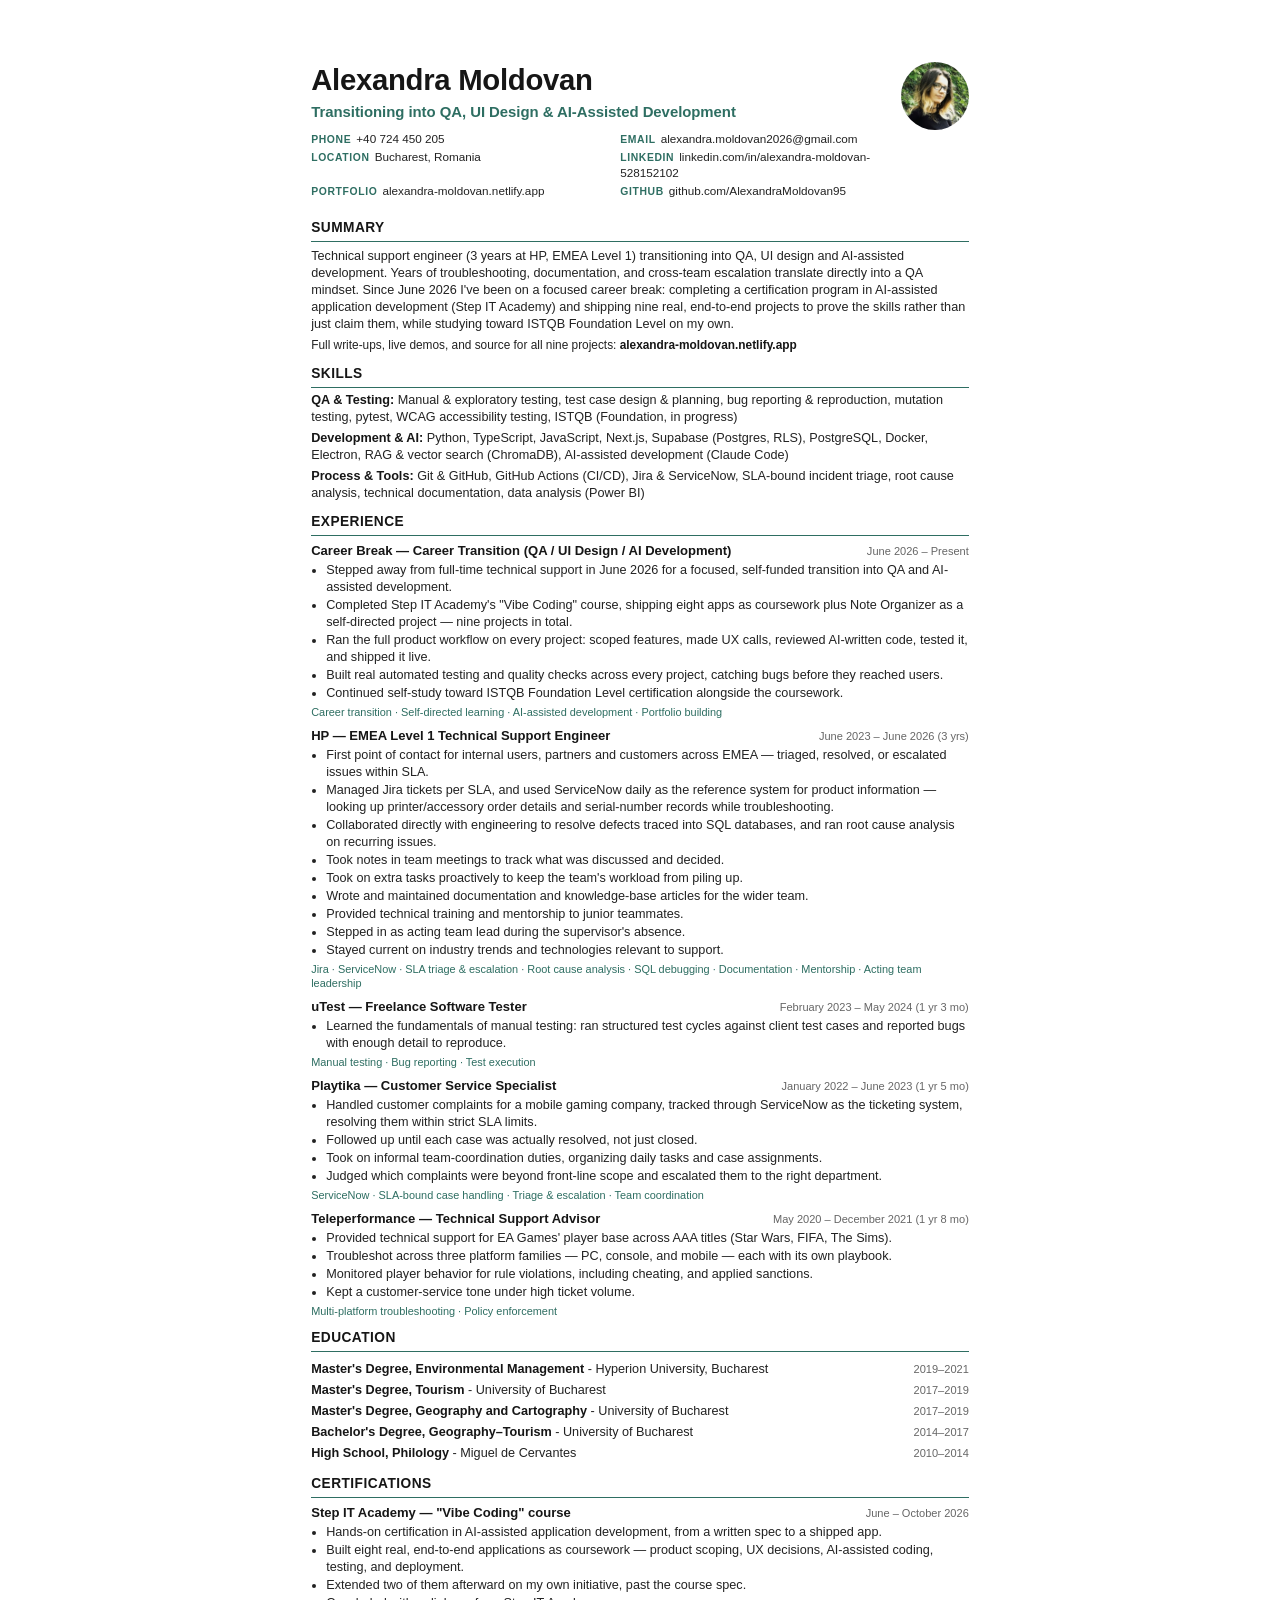
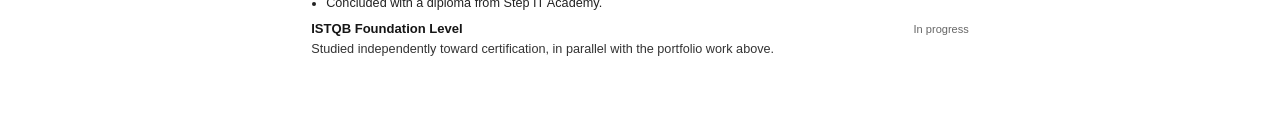
==== cv/Alexandra-Moldovan-CV.html @ e211e6e4 "cv: UI design in the title and summary, HP title matches the portfolio; source kept as HTML The CV n" ====
<!doctype html>
<!-- The source of Alexandra-Moldovan-CV.pdf. To update the CV: edit this file, then print it
     to PDF from Edge or Chrome (A4, margins "Default", background graphics on), or with the
     headless print used on 25 Nov 2026. Rebuilt that day from the previous PDF, whose own
     source had been lost; same layout, fonts (Arial / Liberation Sans), sizes and colours. -->
<html lang="en">
<head>
<meta charset="utf-8">
<title>Alexandra Moldovan - CV</title>
<meta name="robots" content="noindex">
<style>
  @page { size: A4; margin: 16mm 18mm; }
  * { box-sizing: border-box; }
  html { -webkit-print-color-adjust: exact; print-color-adjust: exact; }
  body {
    position: relative;   /* the photo is placed against the body, so the header stays first in the PDF's text */
    margin: 0;
    font-family: Arial, "Liberation Sans", Helvetica, sans-serif;
    font-size: 9.5pt;
    line-height: 17px;
    color: #222;
  }
  @media screen {
    body { max-width: 210mm; margin: 0 auto; padding: 16mm 18mm; background: #fff; }
    body .photo { top: calc(16mm + 2px); right: 18mm; }
  }

  /* ---- header ---- */
  header { padding: 0 84px 9px 0; }
  .photo { position: absolute; top: 2px; right: 0; width: 68px; height: 68px; border-radius: 50%; object-fit: cover; }
  h1 { margin: 0; font-size: 22pt; line-height: 1.35; letter-spacing: -0.01em; color: #161616; }
  .subtitle { margin: 2px 0 10px; font-size: 11.2pt; font-weight: bold; line-height: 1.3; letter-spacing: -0.003em; color: #2e6e62; }
  .contact { display: grid; grid-template-columns: 309px 1fr; row-gap: 2px; margin: 0; font-size: 8.8pt; line-height: 16px; }
  .contact div { margin: 0; }
  .label { margin-right: 5px; font-size: 7.8pt; line-height: 1; font-weight: bold; letter-spacing: 0.06em; color: #2e6e62; }

  /* ---- sections ---- */
  h2 {
    margin: 11px 0 6px;
    padding-bottom: 4px;
    border-bottom: 1px solid #2e6e62;
    font-size: 10.3pt;
    line-height: 1.3;
    letter-spacing: 0.033em;
    color: #161616;
  }
  p { margin: 0; }
  .summary-link { margin-top: 4px; font-size: 8.9pt; }
  .summary-link b, .skills b, .edu b { color: #161616; }
  .skills { margin-top: -2px; }
  .skills p { margin-bottom: 4px; }

  /* ---- entries ---- */
  .entry { margin-bottom: 7.5px; break-inside: avoid; }
  .entry-head { display: flex; justify-content: space-between; align-items: baseline; gap: 12px; }
  .entry-head strong { font-size: 9.8pt; color: #161616; }
  .date { font-size: 8.3pt; color: #666; white-space: nowrap; }
  ul { margin: 2px 0 0; padding-left: 15px; }
  li { margin: 0 0 1px; }
  .tags { margin-top: 3.5px; font-size: 8.2pt; line-height: 14px; color: #2e6e62; }
  .edu { padding-top: 3px; margin-bottom: 13px; }
  .edu .row { display: flex; justify-content: space-between; align-items: baseline; margin-bottom: 4px; }
  .muted { margin-top: 3px; color: #333; }
</style>
</head>
<body>

<header>
  <img class="photo" src="Alexandra-Moldovan-photo.jpg" alt="Alexandra Moldovan">
  <h1>Alexandra Moldovan</h1>
  <p class="subtitle">Transitioning into QA, UI Design &amp; AI-Assisted Development</p>
  <div class="contact">
    <div><span class="label">PHONE</span>+40 724 450 205</div>
    <div><span class="label">EMAIL</span>alexandra.moldovan2026@gmail.com</div>
    <div><span class="label">LOCATION</span>Bucharest, Romania</div>
    <div><span class="label">LINKEDIN</span>linkedin.com/in/alexandra-moldovan-528152102</div>
    <div><span class="label">PORTFOLIO</span>alexandra-moldovan.netlify.app</div>
    <div><span class="label">GITHUB</span>github.com/AlexandraMoldovan95</div>
  </div>
</header>

<h2>SUMMARY</h2>
<p>Technical support engineer (3 years at HP, EMEA Level 1) transitioning into QA, UI design and AI-assisted development. Years of troubleshooting, documentation, and cross-team escalation translate directly into a QA mindset. Since June 2026 I've been on a focused career break: completing a certification program in AI-assisted application development (Step IT Academy) and shipping nine real, end-to-end projects to prove the skills rather than just claim them, while studying toward ISTQB Foundation Level on my own.</p>
<p class="summary-link">Full write-ups, live demos, and source for all nine projects: <b>alexandra-moldovan.netlify.app</b></p>

<h2>SKILLS</h2>
<div class="skills">
  <p><b>QA &amp; Testing:</b> Manual &amp; exploratory testing, test case design &amp; planning, bug reporting &amp; reproduction, mutation testing, pytest, WCAG accessibility testing, ISTQB (Foundation, in progress)</p>
  <p><b>Development &amp; AI:</b> Python, TypeScript, JavaScript, Next.js, Supabase (Postgres, RLS), PostgreSQL, Docker, Electron, RAG &amp; vector search (ChromaDB), AI-assisted development (Claude Code)</p>
  <p><b>Process &amp; Tools:</b> Git &amp; GitHub, GitHub Actions (CI/CD), Jira &amp; ServiceNow, SLA-bound incident triage, root cause analysis, technical documentation, data analysis (Power BI)</p>
</div>

<h2>EXPERIENCE</h2>

<div class="entry">
  <div class="entry-head"><strong>Career Break — Career Transition (QA / UI Design / AI Development)</strong><span class="date">June 2026 – Present</span></div>
  <ul>
    <li>Stepped away from full-time technical support in June 2026 for a focused, self-funded transition into QA and AI-assisted development.</li>
    <li>Completed Step IT Academy's "Vibe Coding" course, shipping eight apps as coursework plus Note Organizer as a self-directed project — nine projects in total.</li>
    <li>Ran the full product workflow on every project: scoped features, made UX calls, reviewed AI-written code, tested it, and shipped it live.</li>
    <li>Built real automated testing and quality checks across every project, catching bugs before they reached users.</li>
    <li>Continued self-study toward ISTQB Foundation Level certification alongside the coursework.</li>
  </ul>
  <p class="tags">Career transition · Self-directed learning · AI-assisted development · Portfolio building</p>
</div>

<div class="entry">
  <div class="entry-head"><strong>HP — EMEA Level 1 Technical Support Engineer</strong><span class="date">June 2023 – June 2026 (3 yrs)</span></div>
  <ul>
    <li>First point of contact for internal users, partners and customers across EMEA — triaged, resolved, or escalated issues within SLA.</li>
    <li>Managed Jira tickets per SLA, and used ServiceNow daily as the reference system for product information — looking up printer/accessory order details and serial-number records while troubleshooting.</li>
    <li>Collaborated directly with engineering to resolve defects traced into SQL databases, and ran root cause analysis on recurring issues.</li>
    <li>Took notes in team meetings to track what was discussed and decided.</li>
    <li>Took on extra tasks proactively to keep the team's workload from piling up.</li>
    <li>Wrote and maintained documentation and knowledge-base articles for the wider team.</li>
    <li>Provided technical training and mentorship to junior teammates.</li>
    <li>Stepped in as acting team lead during the supervisor's absence.</li>
    <li>Stayed current on industry trends and technologies relevant to support.</li>
  </ul>
  <p class="tags">Jira · ServiceNow · SLA triage &amp; escalation · Root cause analysis · SQL debugging · Documentation · Mentorship · Acting team leadership</p>
</div>

<div class="entry">
  <div class="entry-head"><strong>uTest — Freelance Software Tester</strong><span class="date">February 2023 – May 2024 (1 yr 3 mo)</span></div>
  <ul>
    <li>Learned the fundamentals of manual testing: ran structured test cycles against client test cases and reported bugs with enough detail to reproduce.</li>
  </ul>
  <p class="tags">Manual testing · Bug reporting · Test execution</p>
</div>

<div class="entry">
  <div class="entry-head"><strong>Playtika — Customer Service Specialist</strong><span class="date">January 2022 – June 2023 (1 yr 5 mo)</span></div>
  <ul>
    <li>Handled customer complaints for a mobile gaming company, tracked through ServiceNow as the ticketing system, resolving them within strict SLA limits.</li>
    <li>Followed up until each case was actually resolved, not just closed.</li>
    <li>Took on informal team-coordination duties, organizing daily tasks and case assignments.</li>
    <li>Judged which complaints were beyond front-line scope and escalated them to the right department.</li>
  </ul>
  <p class="tags">ServiceNow · SLA-bound case handling · Triage &amp; escalation · Team coordination</p>
</div>

<div class="entry">
  <div class="entry-head"><strong>Teleperformance — Technical Support Advisor</strong><span class="date">May 2020 – December 2021 (1 yr 8 mo)</span></div>
  <ul>
    <li>Provided technical support for EA Games' player base across AAA titles (Star Wars, FIFA, The Sims).</li>
    <li>Troubleshot across three platform families — PC, console, and mobile — each with its own playbook.</li>
    <li>Monitored player behavior for rule violations, including cheating, and applied sanctions.</li>
    <li>Kept a customer-service tone under high ticket volume.</li>
  </ul>
  <p class="tags">Multi-platform troubleshooting · Policy enforcement</p>
</div>

<h2>EDUCATION</h2>
<div class="edu">
  <div class="row"><span><b>Master's Degree, Environmental Management</b> - Hyperion University, Bucharest</span><span class="date">2019–2021</span></div>
  <div class="row"><span><b>Master's Degree, Tourism</b> - University of Bucharest</span><span class="date">2017–2019</span></div>
  <div class="row"><span><b>Master's Degree, Geography and Cartography</b> - University of Bucharest</span><span class="date">2017–2019</span></div>
  <div class="row"><span><b>Bachelor's Degree, Geography–Tourism</b> - University of Bucharest</span><span class="date">2014–2017</span></div>
  <div class="row"><span><b>High School, Philology</b> - Miguel de Cervantes</span><span class="date">2010–2014</span></div>
</div>

<h2>CERTIFICATIONS</h2>

<div class="entry">
  <div class="entry-head"><strong>Step IT Academy — "Vibe Coding" course</strong><span class="date">June – October 2026</span></div>
  <ul>
    <li>Hands-on certification in AI-assisted application development, from a written spec to a shipped app.</li>
    <li>Built eight real, end-to-end applications as coursework — product scoping, UX decisions, AI-assisted coding, testing, and deployment.</li>
    <li>Extended two of them afterward on my own initiative, past the course spec.</li>
    <li>Concluded with a diploma from Step IT Academy.</li>
  </ul>
</div>

<div class="entry">
  <div class="entry-head"><strong>ISTQB Foundation Level</strong><span class="date">In progress</span></div>
  <p class="muted">Studied independently toward certification, in parallel with the portfolio work above.</p>
</div>

</body>
</html>
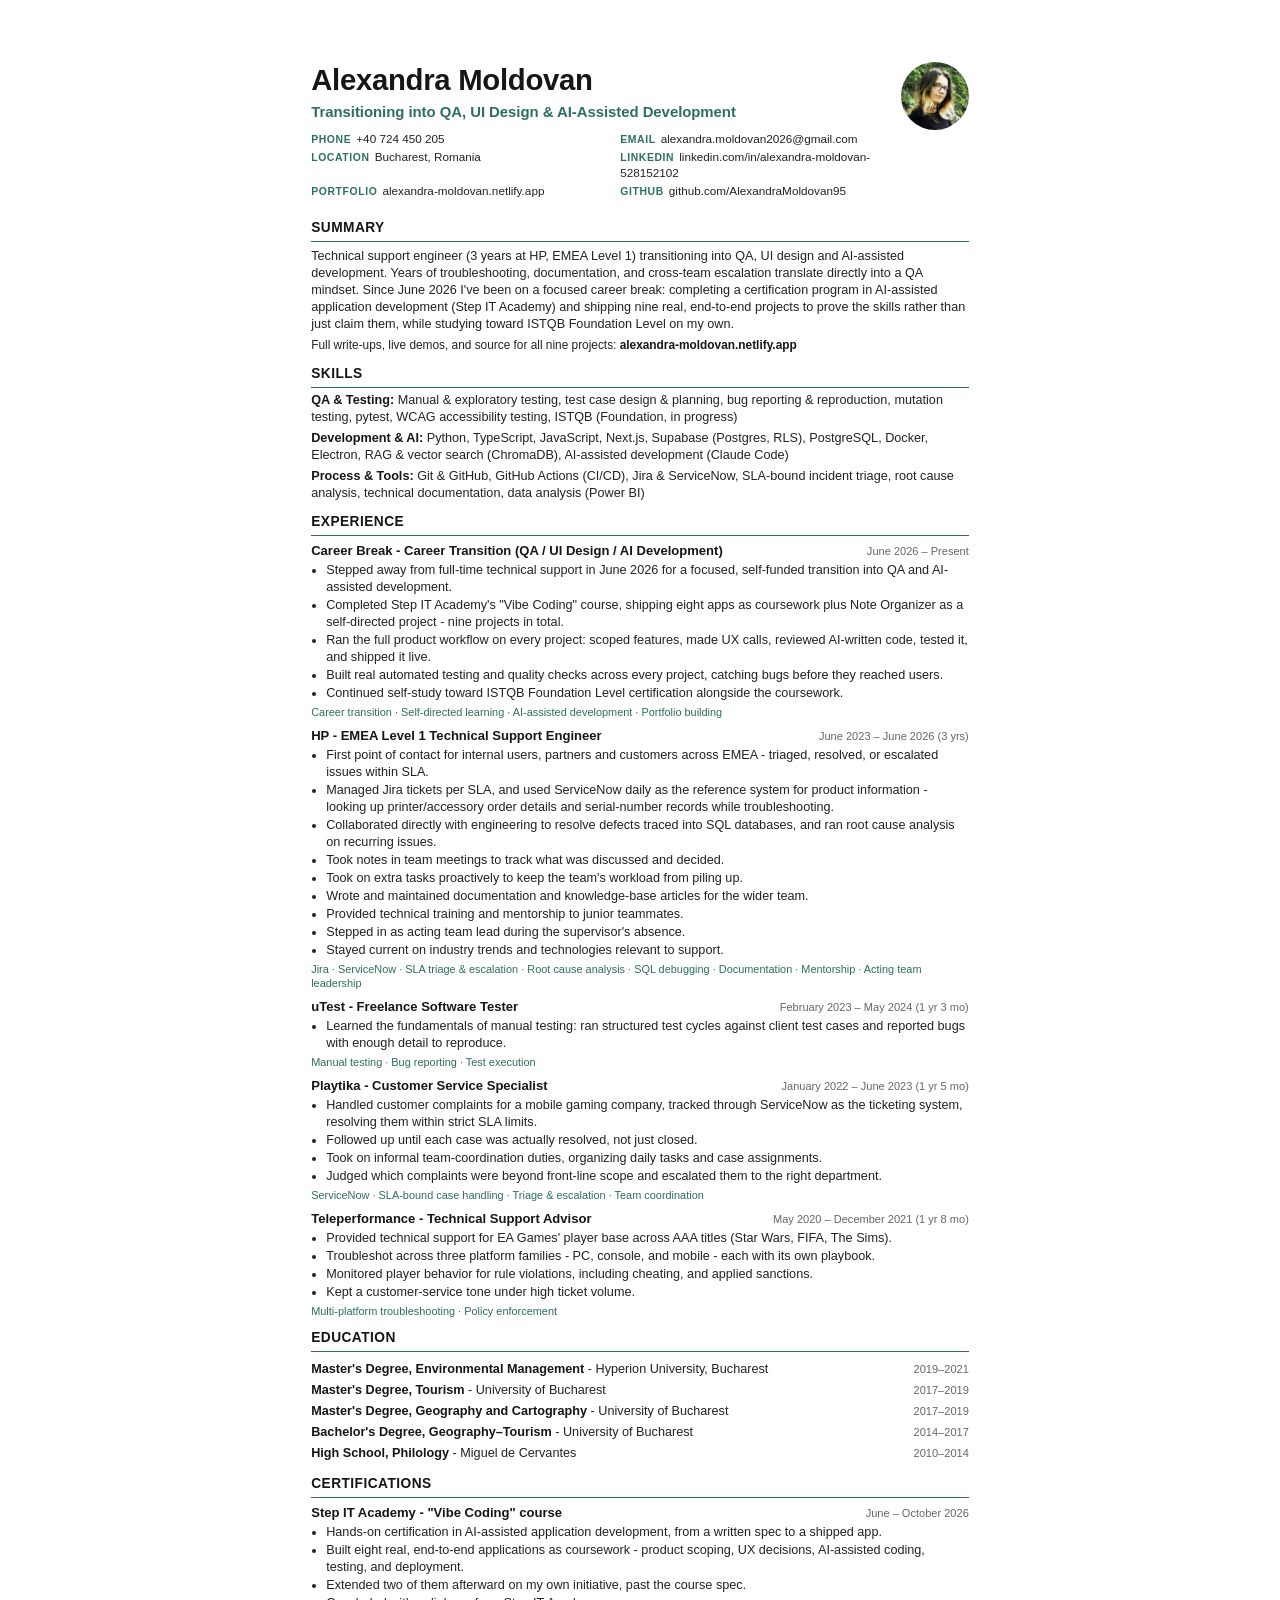
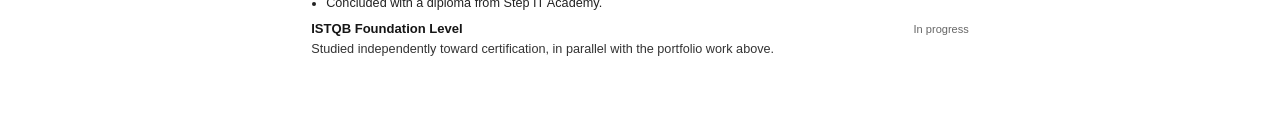
==== commit fb246469: "cv: plain hyphens instead of long dashes The twelve " — " in the CV (job titles, a few bullets, the " ====
--- a/cv/Alexandra-Moldovan-CV.html
+++ b/cv/Alexandra-Moldovan-CV.html
@@ -93,10 +93,10 @@
 <h2>EXPERIENCE</h2>
 
 <div class="entry">
-  <div class="entry-head"><strong>Career Break — Career Transition (QA / UI Design / AI Development)</strong><span class="date">June 2026 – Present</span></div>
+  <div class="entry-head"><strong>Career Break - Career Transition (QA / UI Design / AI Development)</strong><span class="date">June 2026 – Present</span></div>
   <ul>
     <li>Stepped away from full-time technical support in June 2026 for a focused, self-funded transition into QA and AI-assisted development.</li>
-    <li>Completed Step IT Academy's "Vibe Coding" course, shipping eight apps as coursework plus Note Organizer as a self-directed project — nine projects in total.</li>
+    <li>Completed Step IT Academy's "Vibe Coding" course, shipping eight apps as coursework plus Note Organizer as a self-directed project - nine projects in total.</li>
     <li>Ran the full product workflow on every project: scoped features, made UX calls, reviewed AI-written code, tested it, and shipped it live.</li>
     <li>Built real automated testing and quality checks across every project, catching bugs before they reached users.</li>
     <li>Continued self-study toward ISTQB Foundation Level certification alongside the coursework.</li>
@@ -105,10 +105,10 @@
 </div>
 
 <div class="entry">
-  <div class="entry-head"><strong>HP — EMEA Level 1 Technical Support Engineer</strong><span class="date">June 2023 – June 2026 (3 yrs)</span></div>
+  <div class="entry-head"><strong>HP - EMEA Level 1 Technical Support Engineer</strong><span class="date">June 2023 – June 2026 (3 yrs)</span></div>
   <ul>
-    <li>First point of contact for internal users, partners and customers across EMEA — triaged, resolved, or escalated issues within SLA.</li>
-    <li>Managed Jira tickets per SLA, and used ServiceNow daily as the reference system for product information — looking up printer/accessory order details and serial-number records while troubleshooting.</li>
+    <li>First point of contact for internal users, partners and customers across EMEA - triaged, resolved, or escalated issues within SLA.</li>
+    <li>Managed Jira tickets per SLA, and used ServiceNow daily as the reference system for product information - looking up printer/accessory order details and serial-number records while troubleshooting.</li>
     <li>Collaborated directly with engineering to resolve defects traced into SQL databases, and ran root cause analysis on recurring issues.</li>
     <li>Took notes in team meetings to track what was discussed and decided.</li>
     <li>Took on extra tasks proactively to keep the team's workload from piling up.</li>
@@ -121,7 +121,7 @@
 </div>
 
 <div class="entry">
-  <div class="entry-head"><strong>uTest — Freelance Software Tester</strong><span class="date">February 2023 – May 2024 (1 yr 3 mo)</span></div>
+  <div class="entry-head"><strong>uTest - Freelance Software Tester</strong><span class="date">February 2023 – May 2024 (1 yr 3 mo)</span></div>
   <ul>
     <li>Learned the fundamentals of manual testing: ran structured test cycles against client test cases and reported bugs with enough detail to reproduce.</li>
   </ul>
@@ -129,7 +129,7 @@
 </div>
 
 <div class="entry">
-  <div class="entry-head"><strong>Playtika — Customer Service Specialist</strong><span class="date">January 2022 – June 2023 (1 yr 5 mo)</span></div>
+  <div class="entry-head"><strong>Playtika - Customer Service Specialist</strong><span class="date">January 2022 – June 2023 (1 yr 5 mo)</span></div>
   <ul>
     <li>Handled customer complaints for a mobile gaming company, tracked through ServiceNow as the ticketing system, resolving them within strict SLA limits.</li>
     <li>Followed up until each case was actually resolved, not just closed.</li>
@@ -140,10 +140,10 @@
 </div>
 
 <div class="entry">
-  <div class="entry-head"><strong>Teleperformance — Technical Support Advisor</strong><span class="date">May 2020 – December 2021 (1 yr 8 mo)</span></div>
+  <div class="entry-head"><strong>Teleperformance - Technical Support Advisor</strong><span class="date">May 2020 – December 2021 (1 yr 8 mo)</span></div>
   <ul>
     <li>Provided technical support for EA Games' player base across AAA titles (Star Wars, FIFA, The Sims).</li>
-    <li>Troubleshot across three platform families — PC, console, and mobile — each with its own playbook.</li>
+    <li>Troubleshot across three platform families - PC, console, and mobile - each with its own playbook.</li>
     <li>Monitored player behavior for rule violations, including cheating, and applied sanctions.</li>
     <li>Kept a customer-service tone under high ticket volume.</li>
   </ul>
@@ -162,10 +162,10 @@
 <h2>CERTIFICATIONS</h2>
 
 <div class="entry">
-  <div class="entry-head"><strong>Step IT Academy — "Vibe Coding" course</strong><span class="date">June – October 2026</span></div>
+  <div class="entry-head"><strong>Step IT Academy - "Vibe Coding" course</strong><span class="date">June – October 2026</span></div>
   <ul>
     <li>Hands-on certification in AI-assisted application development, from a written spec to a shipped app.</li>
-    <li>Built eight real, end-to-end applications as coursework — product scoping, UX decisions, AI-assisted coding, testing, and deployment.</li>
+    <li>Built eight real, end-to-end applications as coursework - product scoping, UX decisions, AI-assisted coding, testing, and deployment.</li>
     <li>Extended two of them afterward on my own initiative, past the course spec.</li>
     <li>Concluded with a diploma from Step IT Academy.</li>
   </ul>
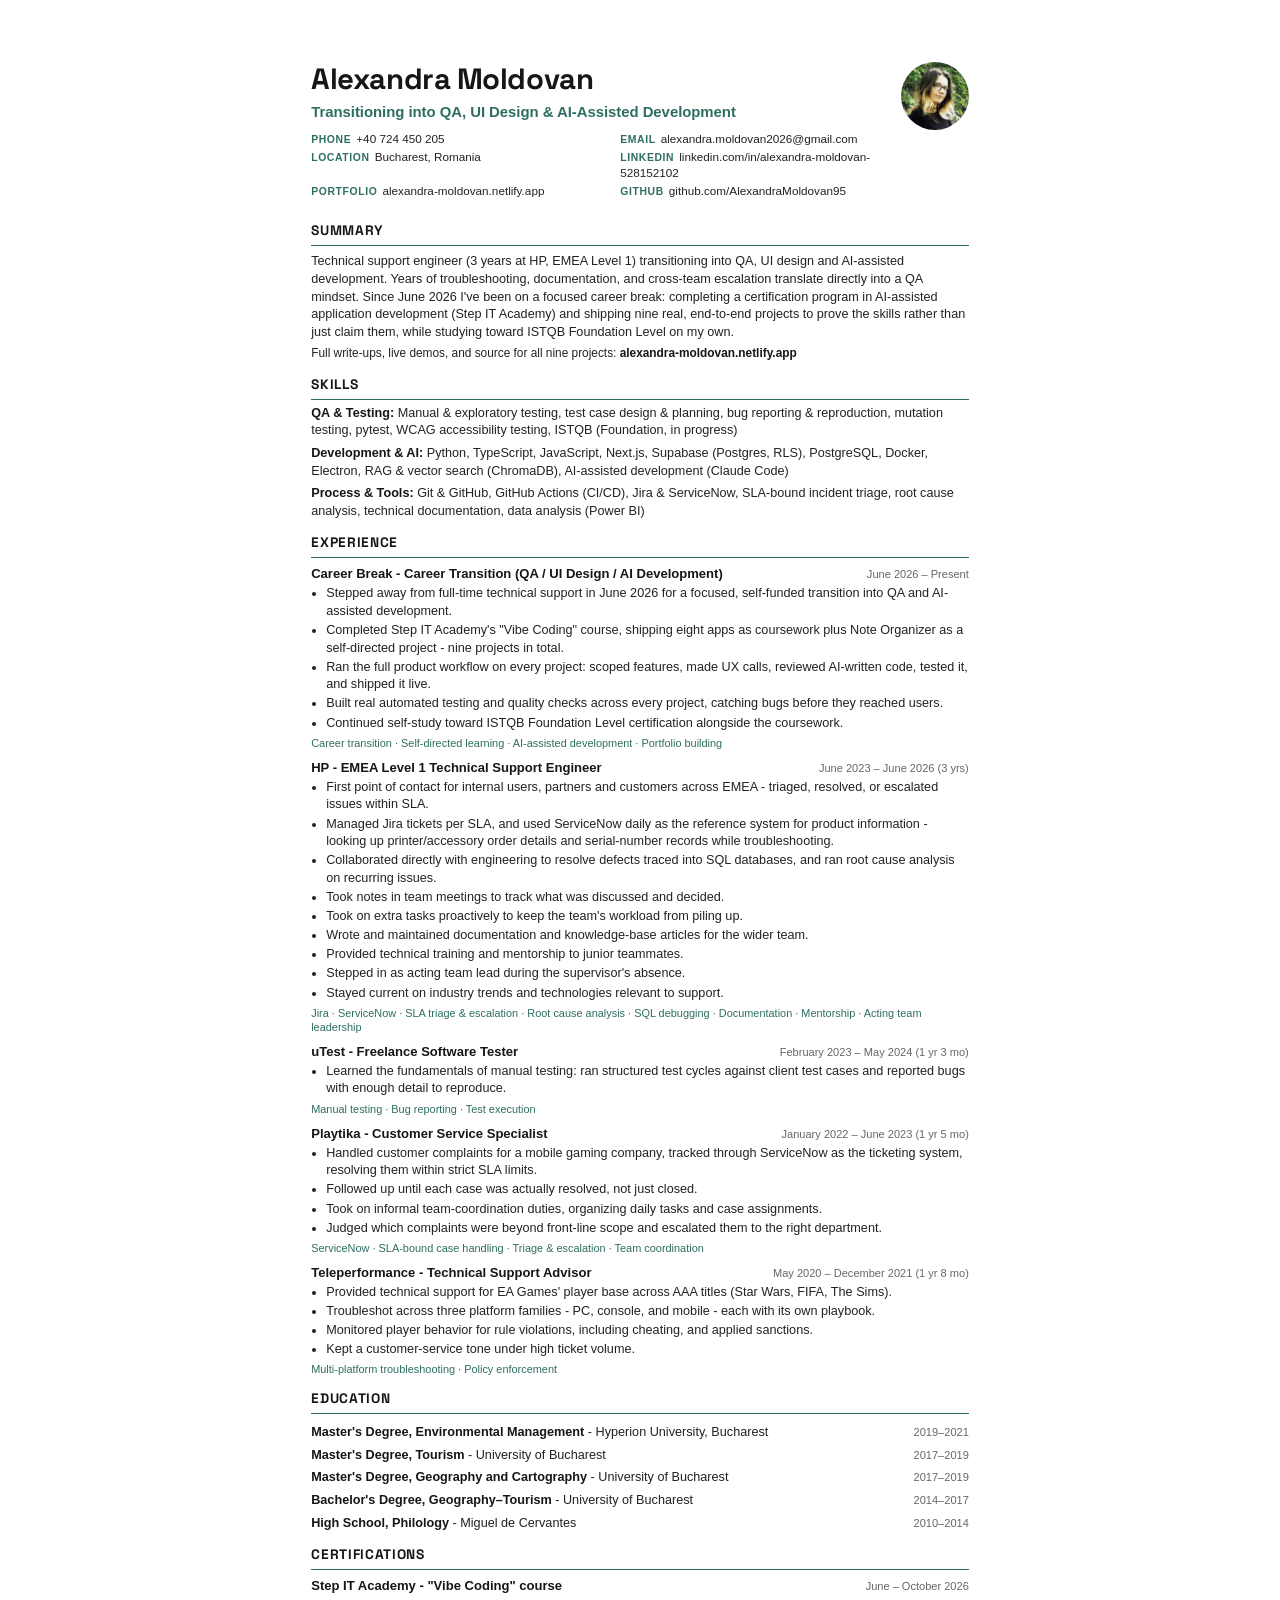
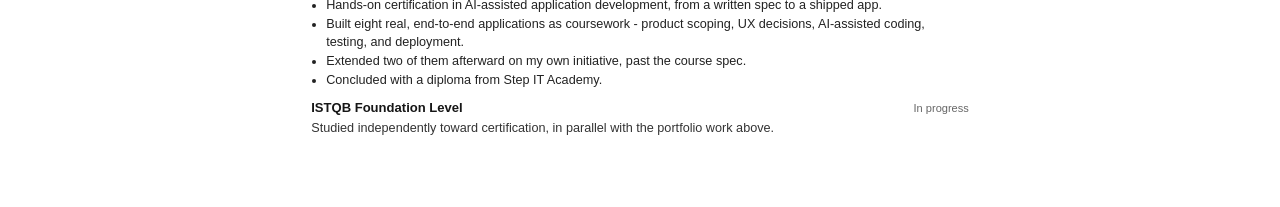
==== commit 144f64ec: "cv: clickable links, a little more space, headings in the portfolio's font Phone, email, LinkedIn, p" ====
--- a/cv/Alexandra-Moldovan-CV.html
+++ b/cv/Alexandra-Moldovan-CV.html
@@ -2,13 +2,18 @@
 <!-- The source of Alexandra-Moldovan-CV.pdf. To update the CV: edit this file, then print it
      to PDF from Edge or Chrome (A4, margins "Default", background graphics on), or with the
      headless print used on 25 Nov 2026. Rebuilt that day from the previous PDF, whose own
-     source had been lost; same layout, fonts (Arial / Liberation Sans), sizes and colours. -->
+     source had been lost; same layout, sizes and colours. Since then: clickable links, a little more
+     space, and the name and section headings in Space Grotesk (the portfolio's heading font; static
+     TrueType file next to this page, licence in SpaceGrotesk-OFL.txt). Body text stays Arial. -->
 <html lang="en">
 <head>
 <meta charset="utf-8">
 <title>Alexandra Moldovan - CV</title>
 <meta name="robots" content="noindex">
 <style>
+  /* Static (non-variable) Space Grotesk files, so the PDF embeds a normal TrueType font that
+     applicant tracking systems read like Arial. A variable font would be embedded as Type3. */
+  @font-face { font-family: "Space Grotesk CV"; font-weight: 700; src: url("SpaceGrotesk-700-latin.woff") format("woff"); }
   @page { size: A4; margin: 16mm 18mm; }
   * { box-sizing: border-box; }
   html { -webkit-print-color-adjust: exact; print-color-adjust: exact; }
@@ -17,7 +22,7 @@
     margin: 0;
     font-family: Arial, "Liberation Sans", Helvetica, sans-serif;
     font-size: 9.5pt;
-    line-height: 17px;
+    line-height: 1.39;
     color: #222;
   }
   @media screen {
@@ -28,7 +33,7 @@
   /* ---- header ---- */
   header { padding: 0 84px 9px 0; }
   .photo { position: absolute; top: 2px; right: 0; width: 68px; height: 68px; border-radius: 50%; object-fit: cover; }
-  h1 { margin: 0; font-size: 22pt; line-height: 1.35; letter-spacing: -0.01em; color: #161616; }
+  h1 { margin: 0; font-family: "Space Grotesk CV", Arial, sans-serif; font-size: 22pt; line-height: 1.35; letter-spacing: -0.015em; color: #161616; }
   .subtitle { margin: 2px 0 10px; font-size: 11.2pt; font-weight: bold; line-height: 1.3; letter-spacing: -0.003em; color: #2e6e62; }
   .contact { display: grid; grid-template-columns: 309px 1fr; row-gap: 2px; margin: 0; font-size: 8.8pt; line-height: 16px; }
   .contact div { margin: 0; }
@@ -36,31 +41,33 @@
 
   /* ---- sections ---- */
   h2 {
-    margin: 11px 0 6px;
-    padding-bottom: 4px;
+    margin: 14px 0 7px;
+    padding-bottom: 5px;
     border-bottom: 1px solid #2e6e62;
+    font-family: "Space Grotesk CV", Arial, sans-serif;
     font-size: 10.3pt;
     line-height: 1.3;
-    letter-spacing: 0.033em;
+    letter-spacing: 0.05em;
     color: #161616;
   }
   p { margin: 0; }
   .summary-link { margin-top: 4px; font-size: 8.9pt; }
   .summary-link b, .skills b, .edu b { color: #161616; }
   .skills { margin-top: -2px; }
-  .skills p { margin-bottom: 4px; }
+  .skills p { margin-bottom: 5px; }
 
   /* ---- entries ---- */
-  .entry { margin-bottom: 7.5px; break-inside: avoid; }
+  .entry { margin-bottom: 9px; break-inside: avoid; }
   .entry-head { display: flex; justify-content: space-between; align-items: baseline; gap: 12px; }
   .entry-head strong { font-size: 9.8pt; color: #161616; }
   .date { font-size: 8.3pt; color: #666; white-space: nowrap; }
   ul { margin: 2px 0 0; padding-left: 15px; }
-  li { margin: 0 0 1px; }
+  li { margin: 0 0 1.5px; }
   .tags { margin-top: 3.5px; font-size: 8.2pt; line-height: 14px; color: #2e6e62; }
   .edu { padding-top: 3px; margin-bottom: 13px; }
-  .edu .row { display: flex; justify-content: space-between; align-items: baseline; margin-bottom: 4px; }
+  .edu .row { display: flex; justify-content: space-between; align-items: baseline; margin-bottom: 5px; }
   .muted { margin-top: 3px; color: #333; }
+  a { color: inherit; text-decoration: none; }
 </style>
 </head>
 <body>
@@ -70,18 +77,18 @@
   <h1>Alexandra Moldovan</h1>
   <p class="subtitle">Transitioning into QA, UI Design &amp; AI-Assisted Development</p>
   <div class="contact">
-    <div><span class="label">PHONE</span>+40 724 450 205</div>
-    <div><span class="label">EMAIL</span>alexandra.moldovan2026@gmail.com</div>
+    <div><span class="label">PHONE</span><a href="tel:+40724450205">+40 724 450 205</a></div>
+    <div><span class="label">EMAIL</span><a href="mailto:alexandra.moldovan2026@gmail.com">alexandra.moldovan2026@gmail.com</a></div>
     <div><span class="label">LOCATION</span>Bucharest, Romania</div>
-    <div><span class="label">LINKEDIN</span>linkedin.com/in/alexandra-moldovan-528152102</div>
-    <div><span class="label">PORTFOLIO</span>alexandra-moldovan.netlify.app</div>
-    <div><span class="label">GITHUB</span>github.com/AlexandraMoldovan95</div>
+    <div><span class="label">LINKEDIN</span><a href="https://www.linkedin.com/in/alexandra-moldovan-528152102/">linkedin.com/in/alexandra-moldovan-528152102</a></div>
+    <div><span class="label">PORTFOLIO</span><a href="https://alexandra-moldovan.netlify.app/">alexandra-moldovan.netlify.app</a></div>
+    <div><span class="label">GITHUB</span><a href="https://github.com/AlexandraMoldovan95">github.com/AlexandraMoldovan95</a></div>
   </div>
 </header>
 
 <h2>SUMMARY</h2>
 <p>Technical support engineer (3 years at HP, EMEA Level 1) transitioning into QA, UI design and AI-assisted development. Years of troubleshooting, documentation, and cross-team escalation translate directly into a QA mindset. Since June 2026 I've been on a focused career break: completing a certification program in AI-assisted application development (Step IT Academy) and shipping nine real, end-to-end projects to prove the skills rather than just claim them, while studying toward ISTQB Foundation Level on my own.</p>
-<p class="summary-link">Full write-ups, live demos, and source for all nine projects: <b>alexandra-moldovan.netlify.app</b></p>
+<p class="summary-link">Full write-ups, live demos, and source for all nine projects: <b><a href="https://alexandra-moldovan.netlify.app/">alexandra-moldovan.netlify.app</a></b></p>
 
 <h2>SKILLS</h2>
 <div class="skills">
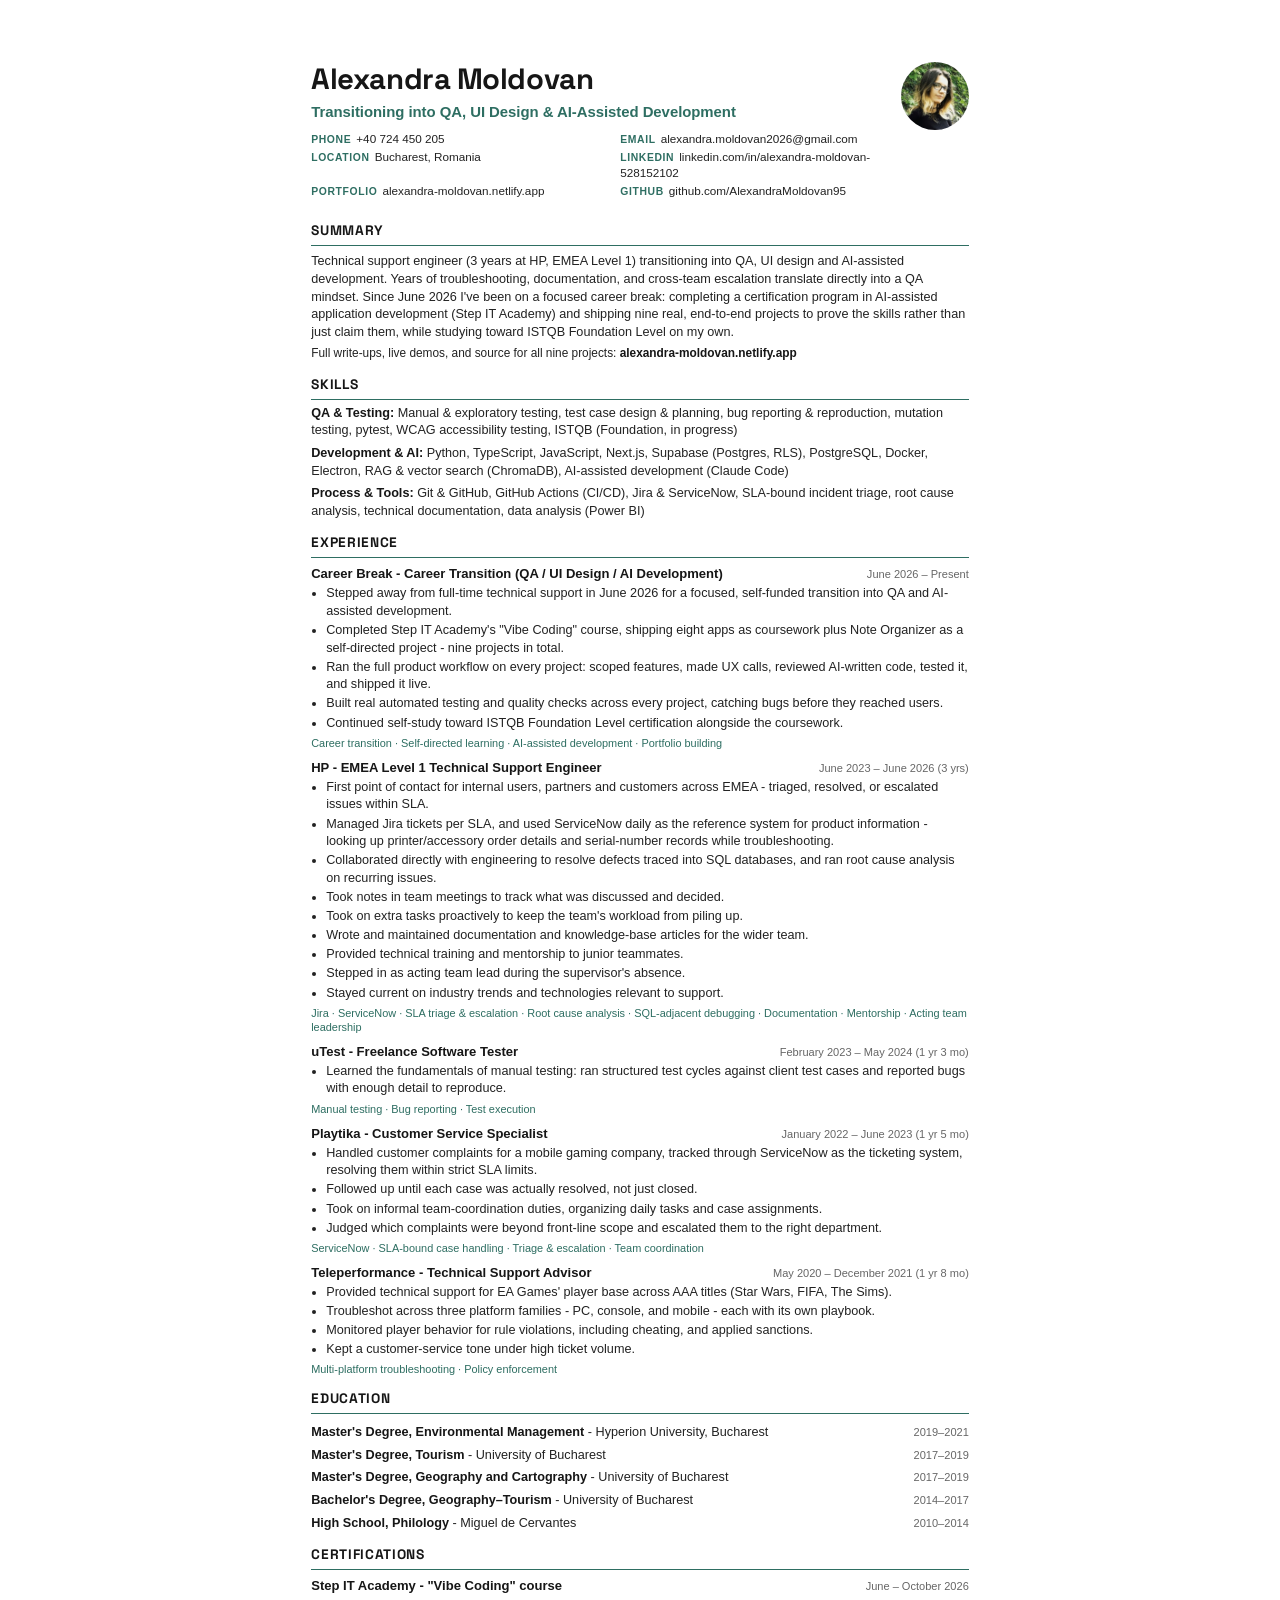
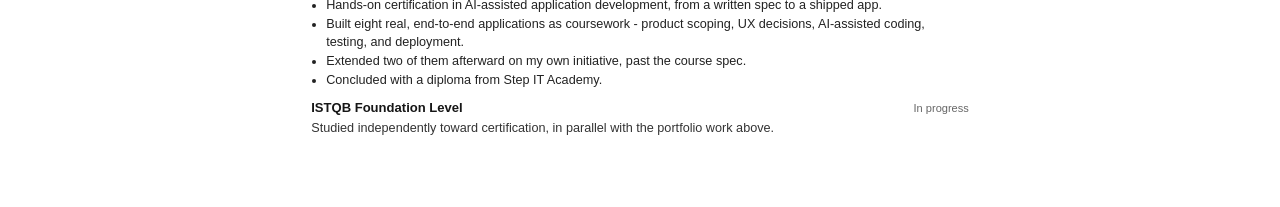
==== commit c6bc0676: "site, cv: claims match the evidence; links to the new security notes - Desktop Buddy: 72 test cases," ====
--- a/cv/Alexandra-Moldovan-CV.html
+++ b/cv/Alexandra-Moldovan-CV.html
@@ -10,6 +10,7 @@
 <meta charset="utf-8">
 <title>Alexandra Moldovan - CV</title>
 <meta name="robots" content="noindex">
+<link rel="icon" href="../favicon.svg" type="image/svg+xml">
 <style>
   /* Static (non-variable) Space Grotesk files, so the PDF embeds a normal TrueType font that
      applicant tracking systems read like Arial. A variable font would be embedded as Type3. */
@@ -124,7 +125,7 @@
     <li>Stepped in as acting team lead during the supervisor's absence.</li>
     <li>Stayed current on industry trends and technologies relevant to support.</li>
   </ul>
-  <p class="tags">Jira · ServiceNow · SLA triage &amp; escalation · Root cause analysis · SQL debugging · Documentation · Mentorship · Acting team leadership</p>
+  <p class="tags">Jira · ServiceNow · SLA triage &amp; escalation · Root cause analysis · SQL-adjacent debugging · Documentation · Mentorship · Acting team leadership</p>
 </div>
 
 <div class="entry">
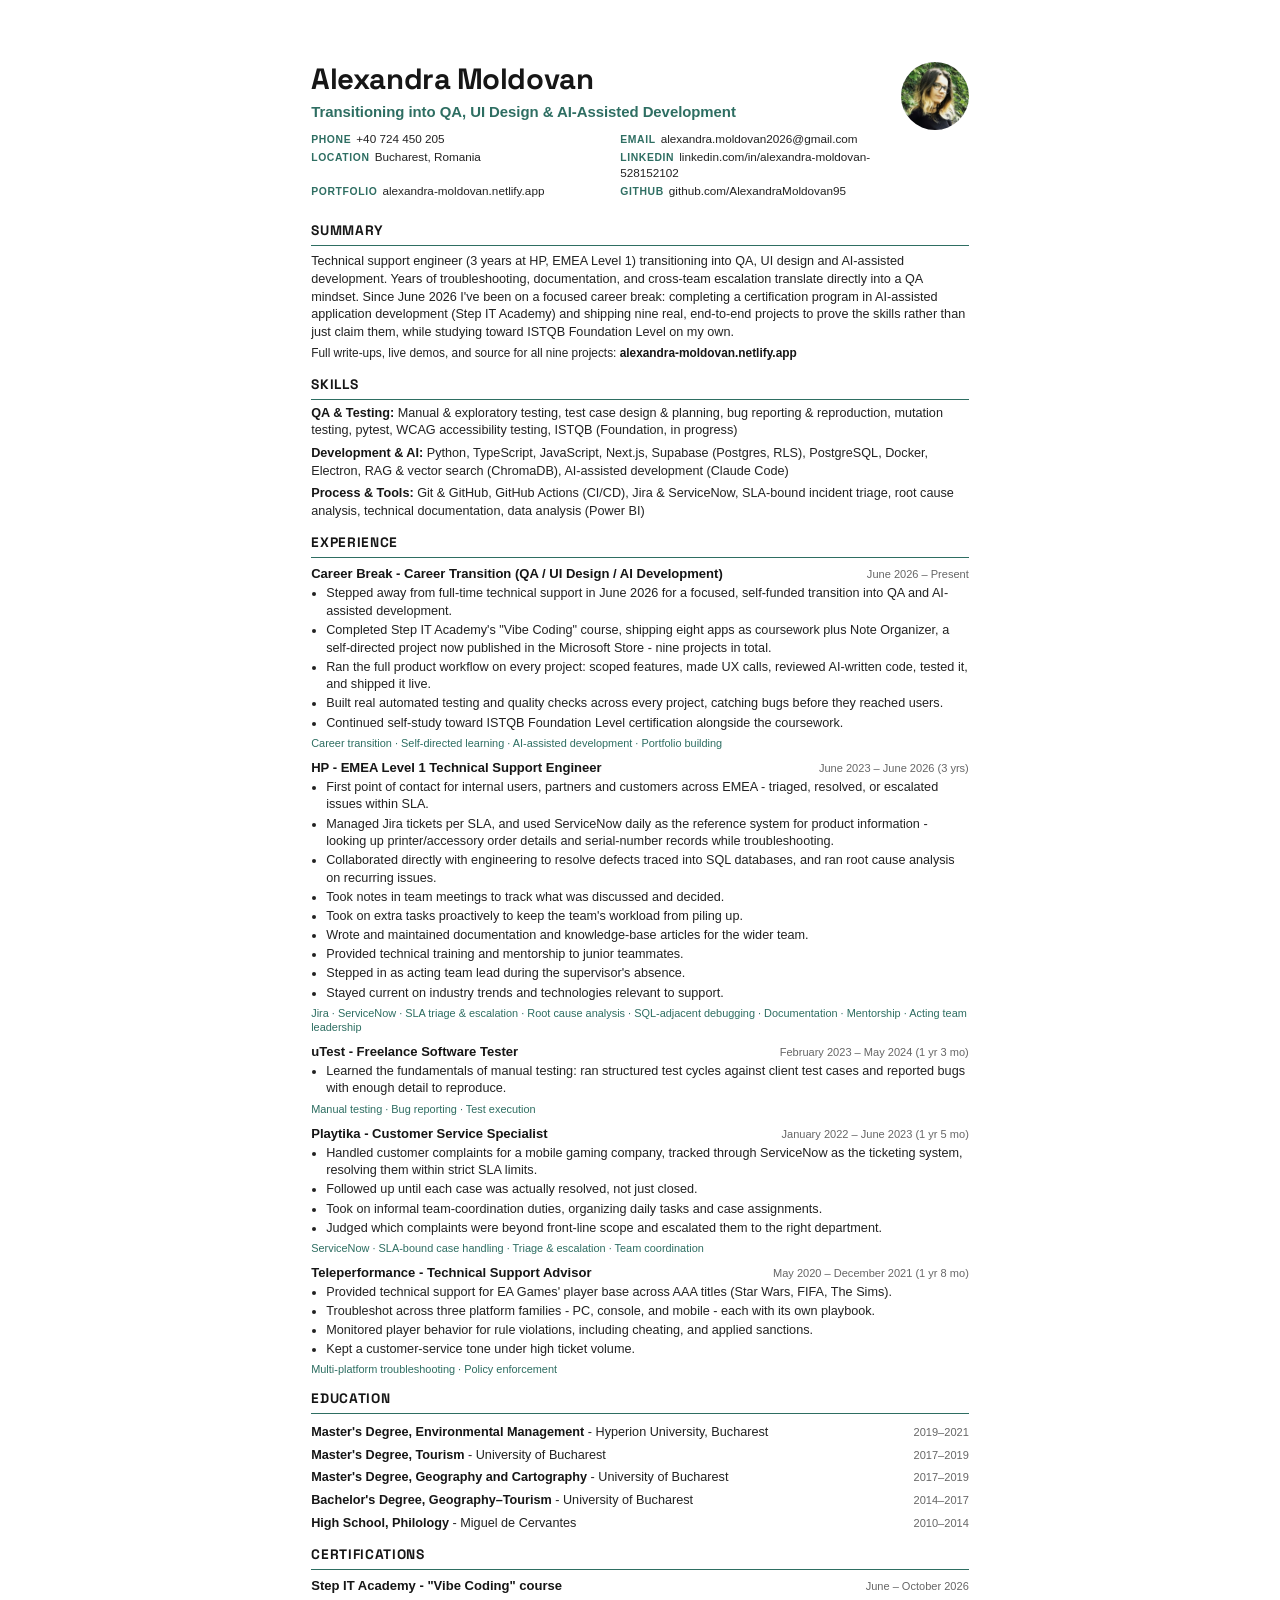
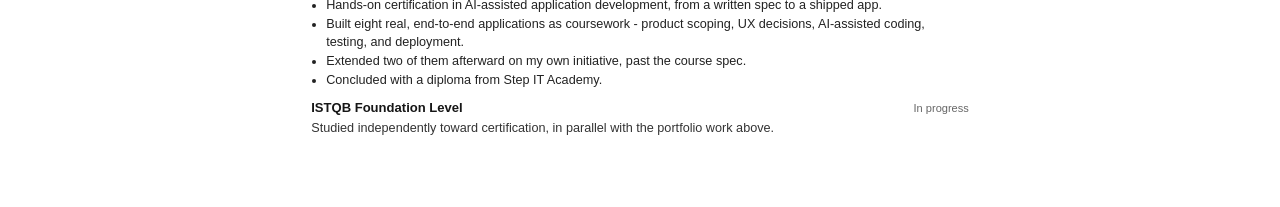
==== commit eebed424: "cv: Note Organizer is published in the Microsoft Store The career-break bullet about the nine projec" ====
--- a/cv/Alexandra-Moldovan-CV.html
+++ b/cv/Alexandra-Moldovan-CV.html
@@ -104,7 +104,7 @@
   <div class="entry-head"><strong>Career Break - Career Transition (QA / UI Design / AI Development)</strong><span class="date">June 2026 – Present</span></div>
   <ul>
     <li>Stepped away from full-time technical support in June 2026 for a focused, self-funded transition into QA and AI-assisted development.</li>
-    <li>Completed Step IT Academy's "Vibe Coding" course, shipping eight apps as coursework plus Note Organizer as a self-directed project - nine projects in total.</li>
+    <li>Completed Step IT Academy's "Vibe Coding" course, shipping eight apps as coursework plus Note Organizer, a self-directed project now published in the Microsoft Store - nine projects in total.</li>
     <li>Ran the full product workflow on every project: scoped features, made UX calls, reviewed AI-written code, tested it, and shipped it live.</li>
     <li>Built real automated testing and quality checks across every project, catching bugs before they reached users.</li>
     <li>Continued self-study toward ISTQB Foundation Level certification alongside the coursework.</li>
